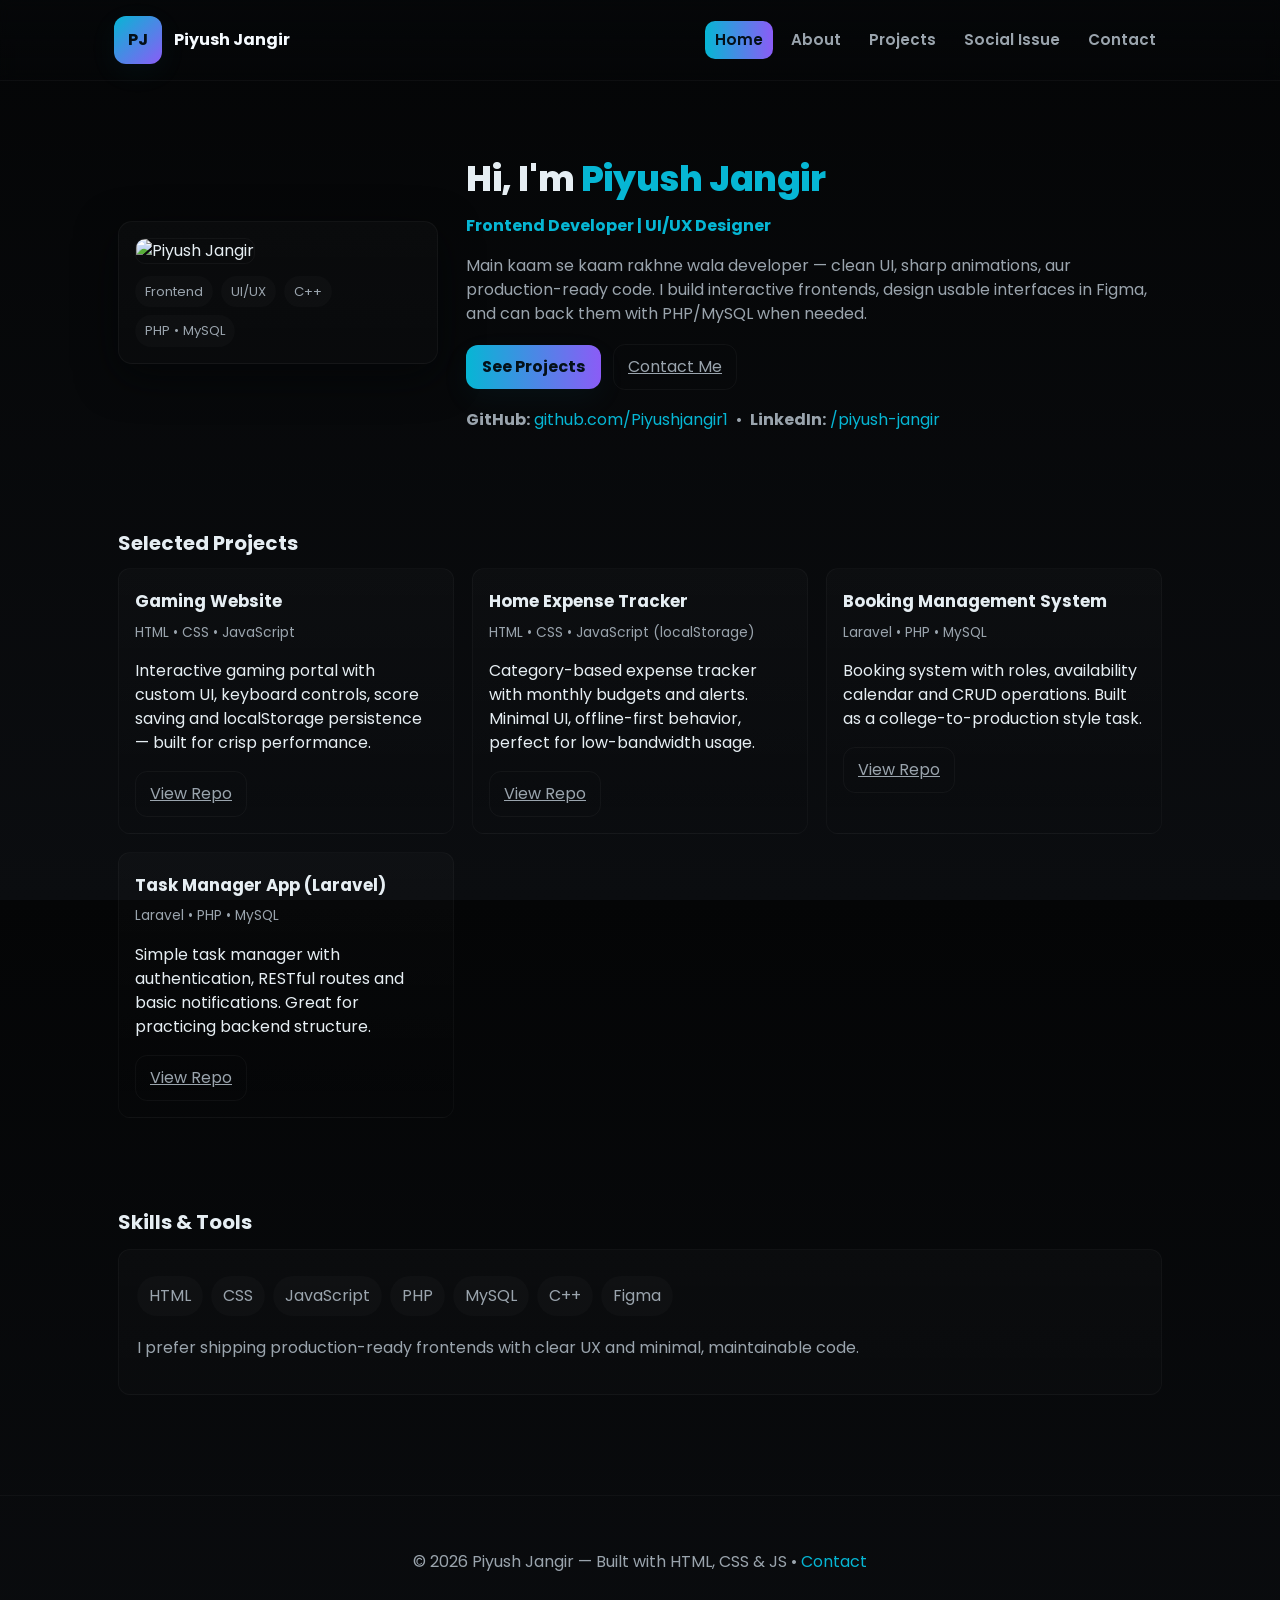
==== index.html @ 9c388cb8 "Add files via upload" ====
<!doctype html>
<html lang="en">
<head>
  <meta charset="utf-8" />
  <meta name="viewport" content="width=device-width,initial-scale=1" />
  <title>Piyush Jangir — Frontend Developer | UI/UX Designer</title>
  <link rel="stylesheet" href="style.css">
</head>
<body>
  <header>
    <div class="navbar">
      <div class="logo">
        <div class="brand">PJ</div>
        <div class="brand-text">Piyush Jangir</div>
      </div>
      <nav class="nav-links">
        <a href="index.html">Home</a>
        <a href="about.html">About</a>
        <a href="projects.html">Projects</a>
        <a href="social-issue.html">Social Issue</a>
        <a href="contact.html">Contact</a>
      </nav>
    </div>
  </header>

  <main class="container">
    <section class="hero">
      <div class="profile-card reveal">
        <img src="assets/profile.jpg" alt="Piyush Jangir" class="profile-pic">
        <div class="badges">
          <div class="badge">Frontend</div>
          <div class="badge">UI/UX</div>
          <div class="badge">C++</div>
          <div class="badge">PHP • MySQL</div>
        </div>
      </div>

      <div class="intro reveal">
        <div class="title">Hi, I'm <span style="color:var(--accent)">Piyush Jangir</span></div>
        <div class="tagline">Frontend Developer | UI/UX Designer</div>
        <p class="lead">
          Main kaam se kaam rakhne wala developer — clean UI, sharp animations, aur production-ready code. I build interactive frontends, design usable interfaces in Figma, and can back them with PHP/MySQL when needed.
        </p>

        <div class="cta-row">
          <a href="projects.html" class="btn">See Projects</a>
          <a href="contact.html" class="btn-outline">Contact Me</a>
        </div>

        <div style="margin-top:18px;color:var(--muted)">
          <strong>GitHub:</strong>
          <a href="https://github.com/Piyushjangir1" style="color:var(--accent);text-decoration:none" target="_blank" rel="noreferrer">github.com/Piyushjangir1</a>
          &nbsp;•&nbsp;
          <strong>LinkedIn:</strong>
          <a href="https://www.linkedin.com/in/piyush-jangir-99763031a/" style="color:var(--accent);text-decoration:none" target="_blank" rel="noreferrer">/piyush-jangir</a>
        </div>
      </div>
    </section>

    <section class="section reveal">
      <h2>Selected Projects</h2>
      <div class="projects-grid">
        <article class="project">
          <h3>Gaming Website</h3>
          <div class="tech">HTML • CSS • JavaScript</div>
          <p>Interactive gaming portal with custom UI, keyboard controls, score saving and localStorage persistence — built for crisp performance.</p>
          <div class="links" style="margin-top:10px">
            <a class="btn-outline" href="https://github.com/Piyushjangir1" target="_blank" rel="noreferrer">View Repo</a>
          </div>
        </article>

        <article class="project">
          <h3>Home Expense Tracker</h3>
          <div class="tech">HTML • CSS • JavaScript (localStorage)</div>
          <p>Category-based expense tracker with monthly budgets and alerts. Minimal UI, offline-first behavior, perfect for low-bandwidth usage.</p>
          <div class="links" style="margin-top:10px">
            <a class="btn-outline" href="https://github.com/Piyushjangir1" target="_blank" rel="noreferrer">View Repo</a>
          </div>
        </article>

        <article class="project">
          <h3>Booking Management System</h3>
          <div class="tech">Laravel • PHP • MySQL</div>
          <p>Booking system with roles, availability calendar and CRUD operations. Built as a college-to-production style task.</p>
          <div class="links" style="margin-top:10px">
            <a class="btn-outline" href="https://github.com/Piyushjangir1" target="_blank" rel="noreferrer">View Repo</a>
          </div>
        </article>

        <article class="project">
          <h3>Task Manager App (Laravel)</h3>
          <div class="tech">Laravel • PHP • MySQL</div>
          <p>Simple task manager with authentication, RESTful routes and basic notifications. Great for practicing backend structure.</p>
          <div class="links" style="margin-top:10px">
            <a class="btn-outline" href="https://github.com/Piyushjangir1" target="_blank" rel="noreferrer">View Repo</a>
          </div>
        </article>
      </div>
    </section>

    <section class="section reveal">
      <h2>Skills & Tools</h2>
      <div class="card" style="margin-top:12px">
        <div class="skills" style="padding:8px 0">
          <div class="skill">HTML</div>
          <div class="skill">CSS</div>
          <div class="skill">JavaScript</div>
          <div class="skill">PHP</div>
          <div class="skill">MySQL</div>
          <div class="skill">C++</div>
          <div class="skill">Figma</div>
        </div>
        <p style="color:var(--muted);margin-top:12px">I prefer shipping production-ready frontends with clear UX and minimal, maintainable code.</p>
      </div>
    </section>

  </main>

  <footer>
    <div class="container">
      © <span id="year"></span> Piyush Jangir — Built with HTML, CSS & JS • <a href="contact.html" style="color:var(--accent);text-decoration:none">Contact</a>
    </div>
  </footer>

  <script src="script.js"></script>
  <script>
    // set year
    document.getElementById('year').textContent = new Date().getFullYear();
  </script>
</body>
</html>
---- style.css ----
/* style.css - Dark/palette aesthetic with smooth reveal animations */
@import url('https://fonts.googleapis.com/css2?family=Poppins:wght@300;400;600;700&display=swap');

:root{
  --bg:#050609;
  --panel:#0f1720;
  --muted:#9aa4ad;
  --accent:#06b6d4;
  --accent-2:#8b5cf6;
  --glass: rgba(255,255,255,0.03);
  --card-radius:14px;
  --max-w:1100px;
}

/* Reset + base */
*{box-sizing:border-box}
html,body{height:100%}
body{
  margin:0;
  background: linear-gradient(180deg,#040506 0%, #0b0d10 100%);
  color: #e6eef3;
  font-family: 'Poppins', sans-serif;
  -webkit-font-smoothing:antialiased;
  -moz-osx-font-smoothing:grayscale;
  line-height:1.5;
  scroll-behavior:smooth;
}

.container{
  max-width:var(--max-w);
  margin:0 auto;
  padding:28px;
}

/* Header / nav */
header{
  position:sticky;
  top:0;
  z-index:40;
  padding:10px 0;
  backdrop-filter: blur(6px);
  background: linear-gradient(180deg, rgba(6,8,10,0.72), rgba(6,8,10,0.28));
  border-bottom:1px solid rgba(255,255,255,0.03);
}

.navbar{
  max-width:var(--max-w);
  margin:0 auto;
  display:flex;
  justify-content:space-between;
  align-items:center;
  gap:12px;
  padding:6px 24px;
}

.logo {
  display:flex;align-items:center;gap:12px;
}
.brand{
  width:48px;height:48px;border-radius:12px;
  background: linear-gradient(135deg,var(--accent),var(--accent-2));
  display:flex;align-items:center;justify-content:center;
  font-weight:700;color:#041018;box-shadow:0 8px 30px rgba(6,182,212,0.06);
}
.brand-text{font-weight:700;font-size:1rem;color:#f6fbff}

/* nav links */
.nav-links{display:flex;gap:8px;align-items:center}
.nav-links a{
  color:var(--muted);
  text-decoration:none;padding:8px 10px;border-radius:10px;
  transition:all .18s ease;
  font-weight:600;font-size:0.95rem;
}
.nav-links a:hover{color:#fff;background:rgba(255,255,255,0.03)}
.nav-links a.active{color:#041018;background:linear-gradient(90deg,var(--accent),var(--accent-2))}

/* Hero */
.hero{
  display:flex;gap:28px;align-items:center;padding:44px 0;flex-wrap:wrap;
}
.profile-card{
  width:320px;background:linear-gradient(180deg, rgba(255,255,255,0.02), rgba(255,255,255,0.01));
  border-radius:var(--card-radius);padding:16px;border:1px solid rgba(255,255,255,0.04);
  box-shadow: 0 12px 40px rgba(3,5,7,0.7);
}
.profile-pic{
  width:100%;height:320px;object-fit:cover;border-radius:10px;margin-bottom:12px;border:1px solid rgba(255,255,255,0.04);
}
.badges{display:flex;gap:8px;flex-wrap:wrap}
.badge{
  padding:6px 10px;border-radius:999px;background:rgba(255,255,255,0.02);color:var(--muted);font-size:0.82rem;
}

/* intro */
.intro{flex:1;min-width:300px}
.title{
  font-size:2.2rem;font-weight:800;margin-bottom:8px;letter-spacing:-0.4px;
}
.tagline{color:var(--accent);font-weight:700;margin-bottom:12px}
.lead{color:var(--muted);max-width:70ch;margin-bottom:18px}

/* CTA */
.cta-row{display:flex;gap:12px;align-items:center}
.btn{
  background:linear-gradient(90deg,var(--accent),var(--accent-2));
  color:#041018;padding:10px 16px;border-radius:12px;text-decoration:none;font-weight:700;
  box-shadow:0 10px 30px rgba(8,146,181,0.06);transition:transform .16s;
}
.btn:hover{transform:translateY(-4px)}
.btn-outline{
  background:transparent;border:1px solid rgba(255,255,255,0.04);padding:10px 14px;border-radius:12px;color:var(--muted);
}

/* Sections */
.section{padding:36px 0}
.section h2{font-size:1.25rem;margin-bottom:10px}
.card{
  background:linear-gradient(180deg, rgba(255,255,255,0.02), rgba(255,255,255,0.01));
  border-radius:12px;padding:18px;border:1px solid rgba(255,255,255,0.03);
}

/* projects */
.projects-grid{display:grid;grid-template-columns:repeat(auto-fit,minmax(260px,1fr));gap:18px}
.project{
  padding:16px;border-radius:12px;background:linear-gradient(180deg, rgba(255,255,255,0.02), rgba(255,255,255,0.00));
  transition:transform .25s ease, box-shadow .25s;
  border:1px solid rgba(255,255,255,0.03);
}
.project:hover{transform:translateY(-8px);box-shadow:0 20px 48px rgba(2,4,6,0.6);}
.project h3{margin:4px 0 8px;font-size:1.05rem}
.tech{color:var(--muted);font-size:0.86rem;margin-bottom:8px}
.project .links{display:flex;gap:8px;flex-wrap:wrap}

/* about lists */
.skills{display:flex;gap:8px;flex-wrap:wrap}
.skill{background:rgba(255,255,255,0.02);padding:8px 12px;border-radius:999px;color:var(--muted)}

/* social issue */
.issue-grid{display:grid;grid-template-columns:1fr 420px;gap:18px;align-items:start}
.stat{display:flex;gap:12px;align-items:center;padding:12px;border-radius:10px;background:rgba(255,255,255,0.02);margin-bottom:10px}
.chart-wrap{background:rgba(255,255,255,0.02);padding:12px;border-radius:10px}

/* contact */
.contact-grid{display:grid;grid-template-columns:1fr 420px;gap:18px}
.form-field{margin-top:10px}
label{display:block;color:var(--muted);font-size:0.86rem;margin-bottom:6px}
input,textarea,select{
  width:100%;padding:12px;background:transparent;border:1px solid rgba(255,255,255,0.06);color:inherit;border-radius:8px;
}
textarea{min-height:140px;resize:vertical}
small{color:var(--muted)}

/* footer */
footer{padding:26px 0;color:var(--muted);text-align:center;border-top:1px solid rgba(255,255,255,0.03);margin-top:36px}

/* reveal animations */
.reveal{opacity:0;transform:translateY(18px);transition:opacity .6s ease, transform .6s ease}
.reveal.show{opacity:1;transform:none}

/* responsive adjustments */
@media(max-width:1100px){
  .container{padding:18px}
  .navbar{padding:6px 12px}
}
@media(max-width:980px){
  .issue-grid,.contact-grid{grid-template-columns:1fr}
  .profile-pic{height:300px}
}
@media(max-width:720px){
  .navbar{flex-direction:column;align-items:flex-start;gap:8px}
  .hero{padding:20px 0}
  .title{font-size:1.8rem}
  .brand-text{display:none}
}
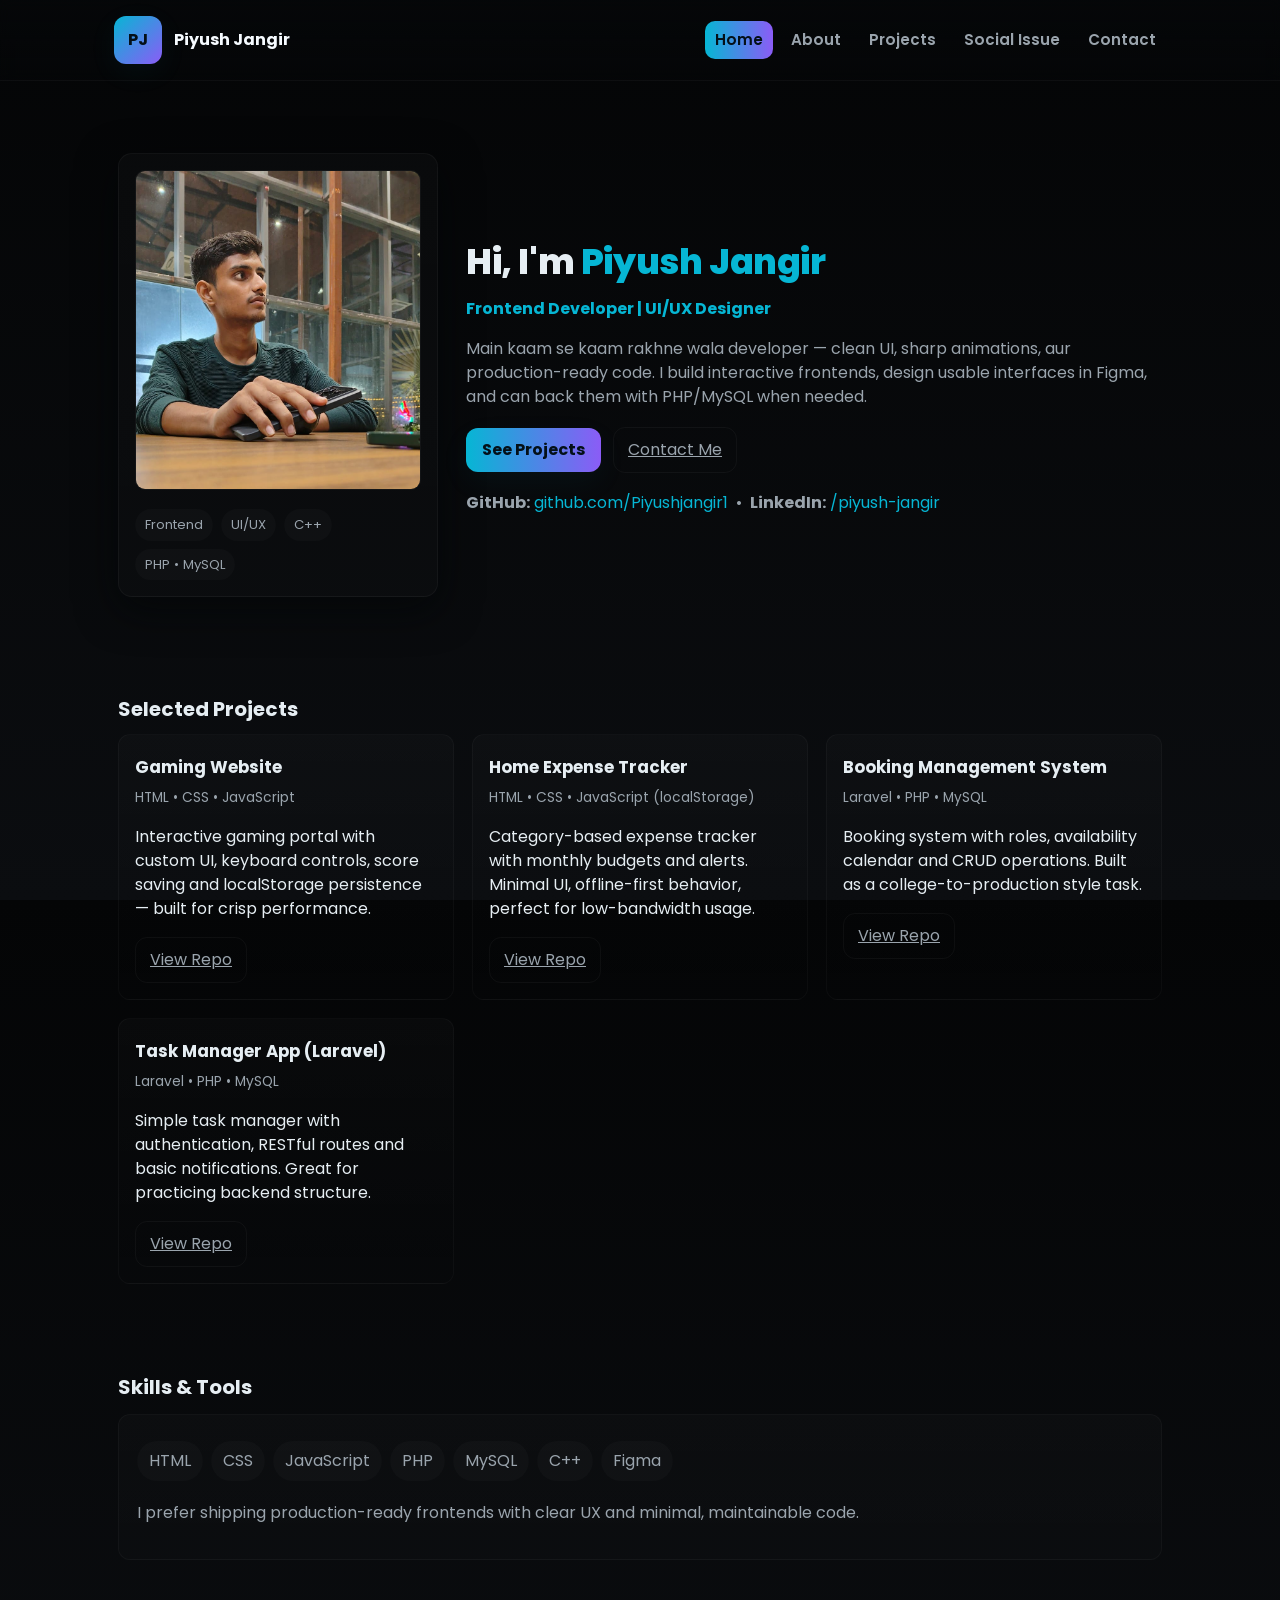
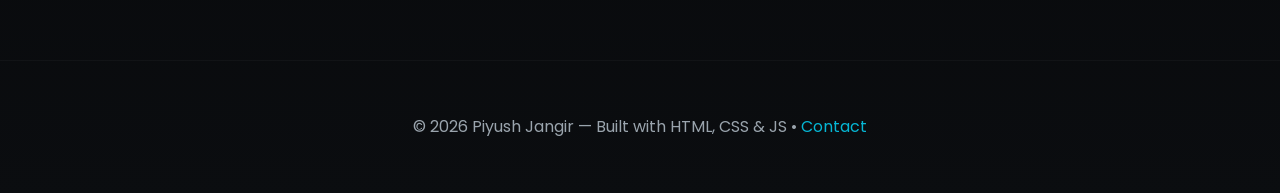
==== commit c2e0d79a: "Update index.html" ====
--- a/index.html
+++ b/index.html
@@ -26,7 +26,7 @@
   <main class="container">
     <section class="hero">
       <div class="profile-card reveal">
-        <img src="assets/profile.jpg" alt="Piyush Jangir" class="profile-pic">
+        <img src="Assets/profile.jpg" alt="Piyush Jangir" class="profile-pic">
         <div class="badges">
           <div class="badge">Frontend</div>
           <div class="badge">UI/UX</div>
@@ -129,3 +129,4 @@
   </script>
 </body>
 </html>
+
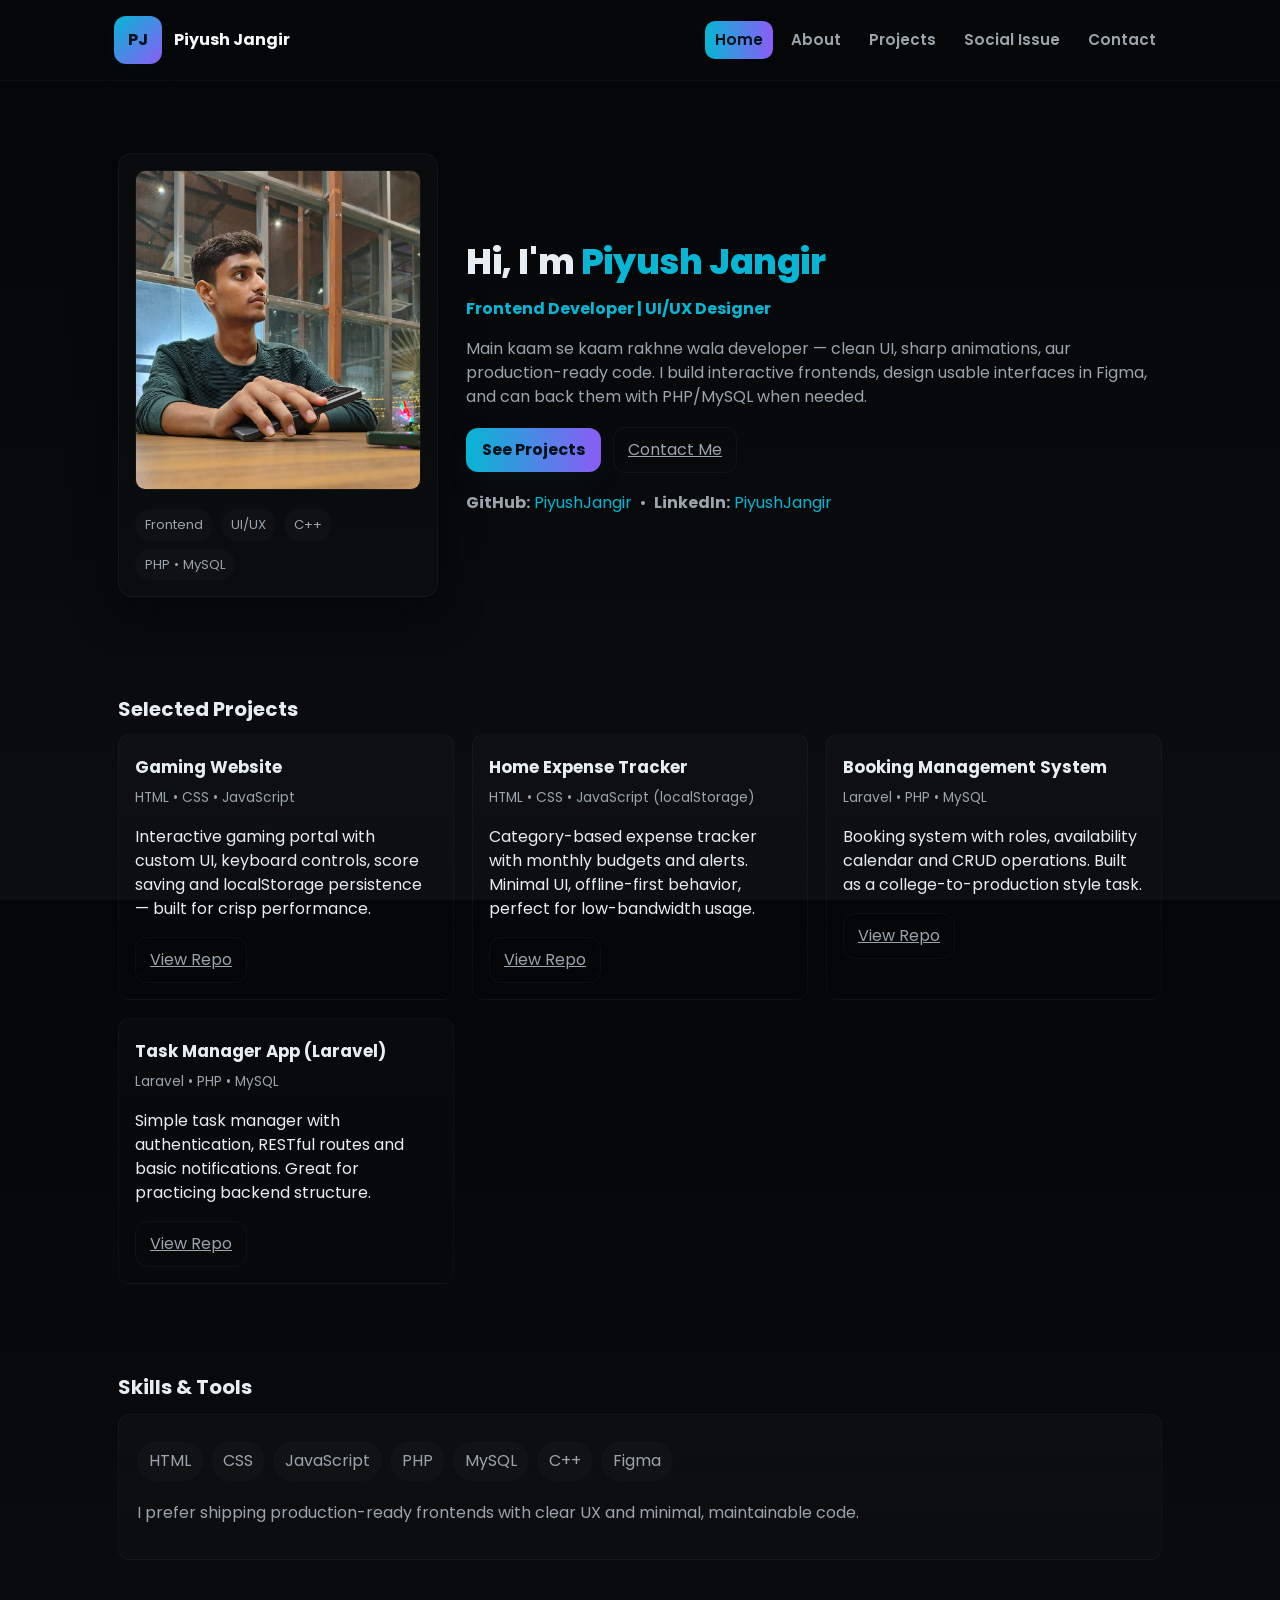
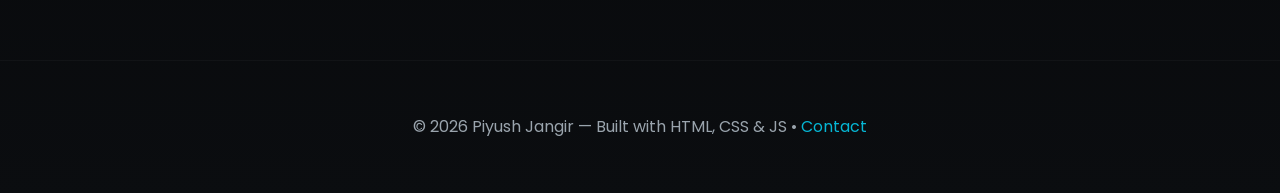
==== commit 40745ff9: "Update index.html" ====
--- a/index.html
+++ b/index.html
@@ -49,10 +49,10 @@
 
         <div style="margin-top:18px;color:var(--muted)">
           <strong>GitHub:</strong>
-          <a href="https://github.com/Piyushjangir1" style="color:var(--accent);text-decoration:none" target="_blank" rel="noreferrer">github.com/Piyushjangir1</a>
+          <a href="https://github.com/Piyushjangir1" style="color:var(--accent);text-decoration:none" target="_blank" rel="noreferrer">PiyushJangir</a>
           &nbsp;•&nbsp;
           <strong>LinkedIn:</strong>
-          <a href="https://www.linkedin.com/in/piyush-jangir-99763031a/" style="color:var(--accent);text-decoration:none" target="_blank" rel="noreferrer">/piyush-jangir</a>
+          <a href="https://www.linkedin.com/in/piyush-jangir-99763031a/" style="color:var(--accent);text-decoration:none" target="_blank" rel="noreferrer">PiyushJangir</a>
         </div>
       </div>
     </section>
@@ -130,3 +130,4 @@
 </body>
 </html>
 
+
